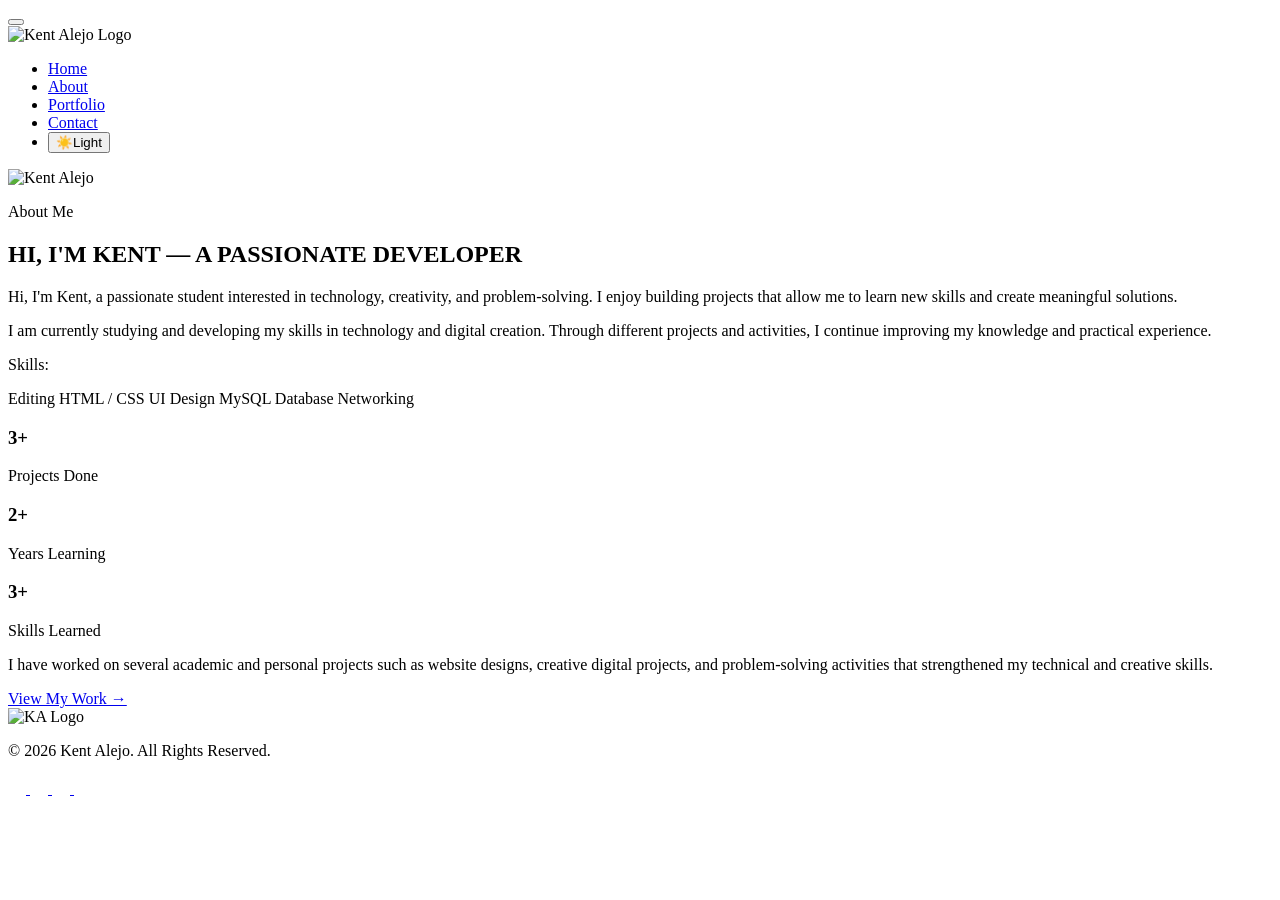
==== about.html @ f5f35646 "Add files via upload" ====
<!DOCTYPE html>
<html lang="en">
<head>
  <meta charset="UTF-8" />
  <meta name="viewport" content="width=device-width, initial-scale=1.0" />
  <title>Kent Alejo | About</title>
  <link rel="stylesheet" href="css/style.css" />
</head>
<body>

  <!-- NAVIGATION -->
<nav>
  <div class="nav-container">
    <button class="hamburger" id="hamburger-btn" onclick="toggleMenu()">
      <span></span>
      <span></span>
      <span></span>
    </button>
    <div class="logo">
      <img src="assets/kentlogo.png" alt="Kent Alejo Logo" />
    </div>
    <ul class="nav-links" id="nav-links">
      <li><a href="index.html" class="active">Home</a></li>
      <li><a href="about.html">About</a></li>
      <li><a href="portfolio.html">Portfolio</a></li>
      <li><a href="contact.html">Contact</a></li>
      <li>
        <button class="theme-toggle" onclick="toggleTheme()" id="theme-btn">
          <span class="icon">&#x2600;&#xFE0F;</span>
          <span>Light</span>
        </button>
      </li>
    </ul>
  </div>
</nav>

  <!-- ABOUT SECTION -->
  <section id="about">
    <div class="about-container">

      <!-- Left Side: Photo -->
      <div class="about-photo">
        <img src="assets/kent.jfif" alt="Kent Alejo" />
      </div>

      <!-- Right Side: Text -->
      <div class="about-text">

        <p class="about-tag">About Me</p>

        <h2>HI, I'M KENT — A <span class="blue">PASSIONATE</span> DEVELOPER</h2>

        <p class="about-intro">
          Hi, I'm Kent, a passionate student interested in technology, creativity,
          and problem-solving. I enjoy building projects that allow me to learn new
          skills and create meaningful solutions.
        </p>

        <p class="about-background">
          I am currently studying and developing my skills in technology and digital
          creation. Through different projects and activities, I continue improving
          my knowledge and practical experience.
        </p>

        <!-- Skills -->
        <div class="about-skills">
          <p class="skills-label">Skills:</p>
          <div class="skills-list">
            <span class="skill-item">Editing</span>
            <span class="skill-item">HTML / CSS</span>
            <span class="skill-item">UI Design</span>
			<span class="skill-item">MySQL Database</span>
			<span class="skill-item">Networking</span>
          </div>
        </div>

        <!-- Stats -->
        <div class="about-stats">
          <div class="stat-box">
            <h3>3+</h3>
            <p>Projects Done</p>
          </div>
          <div class="stat-box">
            <h3>2+</h3>
            <p>Years Learning</p>
          </div>
          <div class="stat-box">
            <h3>3+</h3>
            <p>Skills Learned</p>
          </div>
        </div>

        <!-- Experience -->
        <p class="about-experience">
          I have worked on several academic and personal projects such as website
          designs, creative digital projects, and problem-solving activities that
          strengthened my technical and creative skills.
        </p>

        <!-- Call to Action -->
        <a href="portfolio.html" class="btn-main">View My Work &rarr;</a>

      </div>

    </div>
  </section>
  
<footer>
	<img src="assets/kentlogo.png" alt="KA Logo" class="footer-logo">
	<div class="footer-container">
	  <p class="footer-copy">
        &copy; 2026 <span>Kent Alejo</span>. All Rights Reserved.
      </p>
      <div class="footer-social">
        <a href="https://www.facebook.com/share/1J2FxMRugB/" target="_blank" title="Facebook">
          <svg viewBox="0 0 24 24" width="18" height="18" fill="rgba(255,255,255,0.7)" stroke="none">
            <path d="M18 2h-3a5 5 0 0 0-5 5v3H7v4h3v8h4v-8h3l1-4h-4V7a1 1 0 0 1 1-1h3z"/>
          </svg>
        </a>
        <a href="https://www.instagram.com/3nt._k?igsh=MWI5YTA0Ym8wZHk2bg==" target="_blank" title="Instagram">
          <svg viewBox="0 0 24 24" width="18" height="18" fill="none" stroke="rgba(255,255,255,0.7)" stroke-width="2" stroke-linecap="round" stroke-linejoin="round">
            <rect x="2" y="2" width="20" height="20" rx="5" ry="5"/>
            <circle cx="12" cy="12" r="4"/>
            <circle cx="17.5" cy="6.5" r="1.2" fill="rgba(255,255,255,0.7)" stroke="none"/>
          </svg>
        </a>
        <a href="https://www.linkedin.com/in/kent-joshua-alejo-45b6983bb" target="_blank" title="LinkedIn">
          <svg viewBox="0 0 24 24" width="18" height="18" fill="rgba(255,255,255,0.7)" stroke="none">
            <path d="M16 8a6 6 0 0 1 6 6v7h-4v-7a2 2 0 0 0-2-2 2 2 0 0 0-2 2v7h-4v-7a6 6 0 0 1 6-6z"/>
            <rect x="2" y="9" width="4" height="12"/>
            <circle cx="4" cy="4" r="2"/>
          </svg>
        </a>
        <a href="mailto:kentjoshuaalejo9@gmail.com" title="Gmail">
          <svg viewBox="0 0 24 24" width="18" height="18" fill="none" stroke="rgba(255,255,255,0.7)" stroke-width="2" stroke-linecap="round" stroke-linejoin="round">
            <path d="M4 4h16c1.1 0 2 .9 2 2v12c0 1.1-.9 2-2 2H4c-1.1 0-2-.9-2-2V6c0-1.1.9-2 2-2z"/>
            <polyline points="22,6 12,13 2,6"/>
          </svg>
        </a>
      </div>
    </div>
  </footer>

  
  
    <script>
	const btn = document.getElementById('theme-btn');

    function applyTheme(mode) {
      if (mode === 'light') {
        document.body.classList.add('light-mode');
        btn.innerHTML = '<span class="icon">🌙</span><span>Dark</span>';
      } else {
        document.body.classList.remove('light-mode');
        btn.innerHTML = '<span class="icon">☀️</span><span>Light</span>';
      }
      localStorage.setItem('theme', mode);
    }

    function toggleTheme() {
      const current = localStorage.getItem('theme') || 'dark';
      applyTheme(current === 'dark' ? 'light' : 'dark');
    }

    /* Apply saved theme on load */
    applyTheme(localStorage.getItem('theme') || 'dark');
  </script>

</body>
</html>
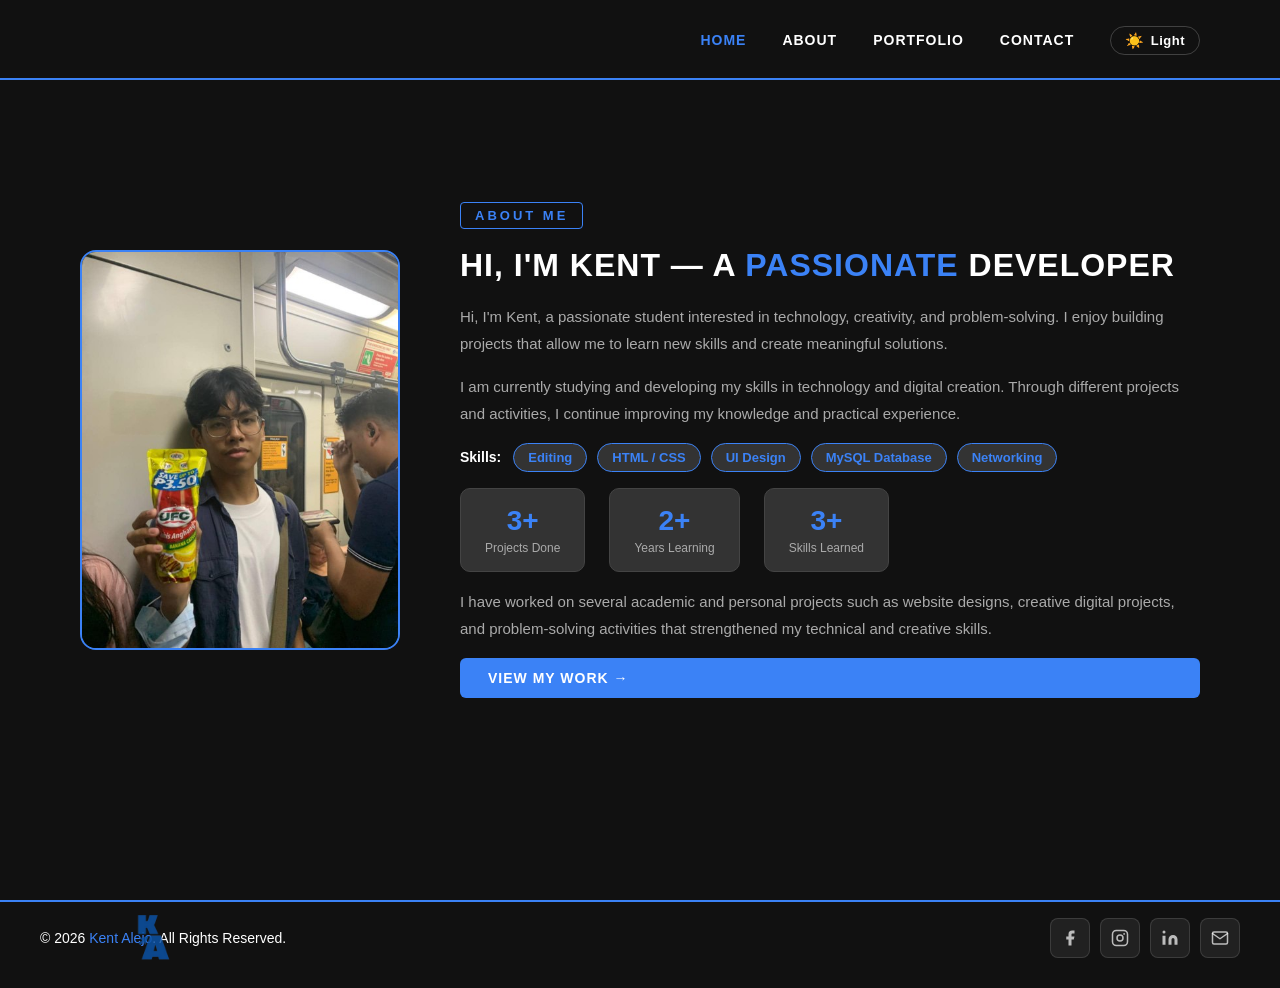
==== commit 73e5859c: "Update about.html" ====
--- a/about.html
+++ b/about.html
@@ -164,7 +164,16 @@
 
     /* Apply saved theme on load */
     applyTheme(localStorage.getItem('theme') || 'dark');
-  </script>
+
+		/* ── Hamburger menu ── */
+	function toggleMenu() {
+	  const nav = document.getElementById('nav-links');
+	  const btn = document.getElementById('hamburger-btn');
+	  nav.classList.toggle('open');
+	  btn.classList.toggle('active');
+	 }
+	
+	</script>
 
 </body>
-</html>+</html>
--- a/css/style.css
+++ b/css/style.css
@@ -0,0 +1,938 @@
+/* ===========================
+   CSS VARIABLES (Dark Mode — Default)
+   =========================== */
+:root {
+  --black: #111111;
+  --white: #FFFFFF;
+  --light-gray: #F5F5F5;
+  --charcoal: #333333;
+  --accent: #3B82F6;
+  --nav-height: 80px;
+
+  /* Theme tokens */
+  --bg-primary: #111111;
+  --bg-secondary: #1a1a1a;
+  --bg-card: #333333;
+  --text-primary: #FFFFFF;
+  --text-muted: #aaaaaa;
+  --border-muted: #444444;
+  --nav-bg: #111111;
+  --footer-bg: #111111;
+  --skill-bg: #333333;
+}
+
+/* Light Mode */
+body.light-mode {
+  --bg-primary: #F5F5F5;
+  --bg-secondary: #FFFFFF;
+  --bg-card: #e8e8e8;
+  --text-primary: #111111;
+  --text-muted: #555555;
+  --border-muted: #cccccc;
+  --nav-bg: #FFFFFF;
+  --footer-bg: #FFFFFF;
+  --skill-bg: #e0e0e0;
+}
+
+/* ===========================
+   RESET & BASE
+   =========================== */
+* {
+  margin: 0;
+  padding: 0;
+  box-sizing: border-box;
+}
+
+html {
+  scroll-behavior: smooth;
+}
+
+body {
+  font-family: Arial, sans-serif;
+  background-color: var(--bg-primary);
+  color: var(--text-primary);
+  transition: background-color 0.3s, color 0.3s;
+}
+
+/* ===========================
+   NAVBAR
+   =========================== */
+nav {
+  position: fixed;
+  top: 0;
+  left: 0;
+  width: 100%;
+  height: var(--nav-height);
+  background-color: var(--nav-bg);
+  border-bottom: 2px solid var(--accent);
+  z-index: 999;
+  transition: background-color 0.3s;
+}
+
+.nav-container {
+  height: var(--nav-height);
+  max-width: 1200px;
+  margin: 0 auto;
+  padding: 0 40px;
+  padding-left: 50px;
+  display: flex;
+  align-items: center;
+  justify-content: space-between;
+}
+
+/* Logo */
+.logo img {
+  height: 150px;
+  width: auto;
+  margin-left: -250px;
+}
+
+/* Nav Links */
+.nav-links {
+  list-style: none;
+  display: flex;
+  gap: 36px;
+  align-items: center;
+}
+
+.nav-links a {
+  text-decoration: none;
+  color: var(--text-primary);
+  font-size: 14px;
+  font-weight: bold;
+  letter-spacing: 1px;
+  text-transform: uppercase;
+  transition: color 0.2s;
+}
+
+.nav-links a:hover {
+  color: var(--accent);
+}
+
+.nav-links a.active {
+  color: var(--accent);
+}
+
+/* ===========================
+   THEME TOGGLE BUTTON
+   =========================== */
+.theme-toggle {
+  background: none;
+  border: 1px solid rgba(255,255,255,0.2);
+  border-radius: 20px;
+  padding: 6px 14px;
+  cursor: pointer;
+  display: flex;
+  align-items: center;
+  gap: 6px;
+  font-size: 13px;
+  font-weight: bold;
+  color: var(--text-primary);
+  letter-spacing: 0.5px;
+  transition: border-color 0.2s, color 0.2s, background 0.2s;
+  white-space: nowrap;
+}
+
+.theme-toggle:hover {
+  border-color: var(--accent);
+  color: var(--accent);
+}
+
+body.light-mode .theme-toggle {
+  border-color: rgba(0,0,0,0.2);
+}
+
+.theme-toggle .icon {
+  font-size: 15px;
+  line-height: 1;
+}
+
+/* ===========================
+   HOME SECTION
+   =========================== */
+#home {
+  background-color: var(--bg-primary);
+  min-height: 100vh;
+  padding-top: var(--nav-height);
+  display: flex;
+  align-items: center;
+  transition: background-color 0.3s;
+}
+
+.home-container {
+  max-width: 1200px;
+  margin: 0 auto;
+  padding: 60px 40px;
+  display: flex;
+  align-items: center;
+  justify-content: space-between;
+  gap: 40px;
+  position: relative;
+  z-index: 2;
+}
+
+/* Left Side */
+.home-text {
+  flex: 1;
+  display: flex;
+  flex-direction: column;
+  gap: 18px;
+}
+
+.home-tag {
+  font-size: 13px;
+  font-weight: bold;
+  letter-spacing: 3px;
+  text-transform: uppercase;
+  color: var(--accent);
+  border: 1px solid var(--accent);
+  padding: 5px 14px;
+  border-radius: 4px;
+  width: fit-content;
+}
+
+.home-text h1 {
+  font-size: 52px;
+  font-weight: 800;
+  color: var(--text-primary);
+  line-height: 1.1;
+  letter-spacing: 1px;
+  transition: color 0.3s;
+}
+
+.home-text h2 {
+  font-size: 42px;
+  font-weight: 800;
+  color: var(--accent);
+  line-height: 1.1;
+  letter-spacing: 1px;
+  min-height: 52px;
+}
+
+.home-bio {
+  font-size: 15px;
+  line-height: 1.8;
+  color: var(--text-muted);
+  max-width: 480px;
+  transition: color 0.3s;
+}
+
+/* Typing cursor */
+.typed-cursor {
+  display: inline-block;
+  width: 3px;
+  background-color: var(--accent);
+  margin-left: 4px;
+  animation: blink 0.7s step-end infinite;
+  vertical-align: middle;
+  height: 0.85em;
+  border-radius: 2px;
+}
+
+@keyframes blink {
+  0%, 100% { opacity: 1; }
+  50%       { opacity: 0; }
+}
+
+/* Button + Socials Row */
+.home-actions {
+  display: flex;
+  align-items: center;
+  gap: 24px;
+  flex-wrap: wrap;
+}
+
+.btn-main {
+  text-decoration: none;
+  background-color: var(--accent);
+  color: #ffffff;
+  padding: 12px 28px;
+  border-radius: 6px;
+  font-size: 14px;
+  font-weight: bold;
+  letter-spacing: 1px;
+  text-transform: uppercase;
+  transition: background-color 0.2s;
+}
+
+.btn-main:hover {
+  background-color: #2563eb;
+}
+
+/* Ghost button */
+.btn-ghost {
+  text-decoration: none;
+  background-color: transparent;
+  color: var(--text-primary);
+  padding: 12px 28px;
+  border-radius: 6px;
+  font-size: 14px;
+  font-weight: bold;
+  letter-spacing: 1px;
+  text-transform: uppercase;
+  border: 1px solid rgba(255,255,255,0.25);
+  transition: border-color 0.2s, color 0.2s;
+}
+
+body.light-mode .btn-ghost {
+  border-color: rgba(0,0,0,0.2);
+}
+
+.btn-ghost:hover {
+  border-color: var(--accent);
+  color: var(--accent);
+}
+
+/* Social Icons */
+.social-links {
+  display: flex;
+  align-items: center;
+  gap: 10px;
+}
+
+.social-links a,
+.footer-social a {
+  display: flex;
+  align-items: center;
+  justify-content: center;
+  width: 40px;
+  height: 40px;
+  border-radius: 8px;
+  background: rgba(255,255,255,0.07);
+  border: 1px solid rgba(255,255,255,0.12);
+  transition: background 0.2s, border-color 0.2s, transform 0.15s;
+  text-decoration: none;
+}
+
+body.light-mode .social-links a,
+body.light-mode .footer-social a {
+  background: rgba(0,0,0,0.05);
+  border-color: rgba(0,0,0,0.12);
+}
+
+.social-links a:hover,
+.footer-social a:hover {
+  background: rgba(59,130,246,0.18);
+  border-color: var(--accent);
+  transform: translateY(-2px);
+}
+
+.social-links a svg,
+.footer-social a svg {
+  width: 18px;
+  height: 18px;
+  transition: stroke 0.2s, fill 0.2s;
+}
+
+.social-links a:hover svg,
+.footer-social a:hover svg {
+  stroke: var(--accent) !important;
+  fill: var(--accent) !important;
+}
+
+/* Right Side: Photo */
+.home-photo {
+  flex-shrink: 0;
+  width: 340px;
+  height: 400px;
+}
+
+.home-photo img {
+  width: 100%;
+  height: 100%;
+  object-fit: cover;
+  object-position: top;
+  border-radius: 16px;
+}
+
+#bg-canvas {
+  position: fixed;
+  top: 0;
+  left: 0;
+  width: 100%;
+  height: 100%;
+  z-index: 0;
+  pointer-events: none;
+}
+
+/* ===========================
+   PAGE FADE-IN ANIMATION
+   =========================== */
+@keyframes pageFadeIn {
+  from { opacity: 0; transform: translateY(24px); }
+  to   { opacity: 1; transform: translateY(0); }
+}
+
+.page-fadein {
+  animation: pageFadeIn 0.7s ease both;
+}
+
+/* ===========================
+   ABOUT SECTION
+   =========================== */
+#about {
+  background-color: var(--bg-primary);
+  min-height: 100vh;
+  display: flex;
+  align-items: center;
+  transition: background-color 0.3s;
+}
+
+.about-container {
+  max-width: 1200px;
+  margin: 0 auto;
+  padding: 80px 40px;
+  display: flex;
+  align-items: center;
+  gap: 60px;
+}
+
+/* Left Side: Photo */
+.about-photo {
+  flex-shrink: 0;
+  width: 320px;
+  height: 400px;
+}
+
+.about-photo img {
+  width: 100%;
+  height: 100%;
+  object-fit: cover;
+  object-position: top;
+  border-radius: 16px;
+  border: 2px solid var(--accent);
+}
+
+/* Right Side: Text */
+.about-text {
+  flex: 1;
+  display: flex;
+  flex-direction: column;
+  gap: 16px;
+}
+
+.about-tag {
+  font-size: 13px;
+  font-weight: bold;
+  letter-spacing: 3px;
+  text-transform: uppercase;
+  color: var(--accent);
+  border: 1px solid var(--accent);
+  padding: 5px 14px;
+  border-radius: 4px;
+  width: fit-content;
+}
+
+.about-text h2 {
+  font-size: 32px;
+  font-weight: 800;
+  color: var(--text-primary);
+  line-height: 1.3;
+  letter-spacing: 1px;
+  transition: color 0.3s;
+}
+
+.about-text h2 .blue {
+  color: var(--accent);
+}
+
+.about-intro,
+.about-background,
+.about-experience {
+  font-size: 15px;
+  line-height: 1.8;
+  color: var(--text-muted);
+  transition: color 0.3s;
+}
+
+/* Skills */
+.about-skills {
+  display: flex;
+  align-items: center;
+  gap: 12px;
+  flex-wrap: wrap;
+}
+
+.about-skills span:hover {
+  text-decoration: underline;
+  transform: scale(1.05);
+  box-shadow: 0 4px 10px rgba(0,0,0,0.2);
+}
+
+.skills-label {
+  font-size: 14px;
+  font-weight: bold;
+  color: var(--text-primary);
+  transition: color 0.3s;
+}
+
+.skills-list {
+  display: flex;
+  gap: 10px;
+  flex-wrap: wrap;
+}
+
+.skill-item {
+  background-color: var(--skill-bg);
+  color: var(--accent);
+  padding: 6px 14px;
+  border-radius: 20px;
+  font-size: 13px;
+  font-weight: bold;
+  border: 1px solid var(--accent);
+  transition: background-color 0.3s;
+}
+
+/* Stats */
+.about-stats {
+  display: flex;
+  gap: 24px;
+  flex-wrap: wrap;
+}
+
+.stat-box {
+  background-color: var(--bg-card);
+  border: 1px solid var(--border-muted);
+  border-radius: 10px;
+  padding: 16px 24px;
+  text-align: center;
+  min-width: 100px;
+  transition: background-color 0.3s, border-color 0.3s;
+}
+
+.stat-box h3 {
+  font-size: 28px;
+  font-weight: 800;
+  color: var(--accent);
+}
+
+.stat-box p {
+  font-size: 12px;
+  color: var(--text-muted);
+  margin-top: 4px;
+  transition: color 0.3s;
+}
+
+/* ===========================
+   PLACEHOLDER SECTIONS
+   =========================== */
+#portfolio,
+#contact {
+  min-height: 100vh;
+  display: flex;
+  align-items: center;
+  justify-content: center;
+  background-color: var(--bg-secondary);
+  transition: background-color 0.3s;
+}
+
+.coming-soon {
+  font-size: 28px;
+  color: var(--text-muted);
+  letter-spacing: 2px;
+}
+
+/* ===========================
+   FOOTER
+   =========================== */
+footer {
+  position: relative;
+  background-color: var(--footer-bg);
+  border-top: 2px solid var(--accent);
+  padding: 16px 40px;
+  transition: background-color 0.3s;
+}
+
+.footer-container {
+  max-width: 1200px;
+  margin: 0 auto;
+  display: flex;
+  align-items: center;
+  justify-content: space-between;
+  flex-wrap: wrap;
+  gap: 16px;
+}
+
+.footer-copy {
+  font-size: 14px;
+  color: var(--text-primary);
+  transition: color 0.3s;
+}
+
+.footer-copy span {
+  color: var(--accent);
+}
+
+.footer-social {
+  display: flex;
+  align-items: center;
+  gap: 10px;
+}
+
+.footer-logo {
+  position: absolute;
+  left: 100px;
+  top: 50%;
+  transform: translateY(-50%);
+  height: 100px;
+  width: auto;
+  opacity: 0.85;
+}
+
+/* ===========================
+   HAMBURGER BUTTON
+   =========================== */
+.hamburger {
+  display: none;
+  flex-direction: column;
+  justify-content: center;
+  gap: 5px;
+  background: none;
+  border: none;
+  cursor: pointer;
+  padding: 4px;
+  z-index: 1000;
+  flex-shrink: 0;
+}
+
+.hamburger span {
+  display: block;
+  width: 24px;
+  height: 2px;
+  background-color: var(--text-primary);
+  border-radius: 2px;
+  transition: transform 0.3s, opacity 0.3s;
+}
+
+.hamburger.active span:nth-child(1) { transform: translateY(7px) rotate(45deg); }
+.hamburger.active span:nth-child(2) { opacity: 0; }
+.hamburger.active span:nth-child(3) { transform: translateY(-7px) rotate(-45deg); }
+
+/* ===========================
+   CONTACT SECTION
+   =========================== */
+#contact {
+  min-height: 100vh;
+  display: flex;
+  align-items: center;
+  justify-content: center;
+  background-color: var(--bg-secondary);
+  padding-top: var(--nav-height);
+  transition: background-color 0.3s;
+}
+
+@keyframes contactFadeIn {
+  from { opacity: 0; transform: translateY(24px); }
+  to   { opacity: 1; transform: translateY(0); }
+}
+
+.contact-fadein {
+  animation: contactFadeIn 0.7s ease both;
+}
+
+.contact-container {
+  max-width: 1100px;
+  width: 100%;
+  margin: 0 auto;
+  padding: 80px 40px;
+  display: grid;
+  grid-template-columns: 1fr 1fr;
+  gap: 80px;
+  align-items: center;
+}
+
+.contact-left h1 {
+  font-size: 48px;
+  font-weight: 800;
+  color: var(--text-primary);
+  line-height: 1.1;
+  margin-bottom: 8px;
+  transition: color 0.3s;
+}
+
+.contact-accent {
+  color: #3b82f6;
+}
+
+.contact-tagline {
+  font-size: 14px;
+  font-weight: bold;
+  letter-spacing: 2px;
+  color: var(--text-muted);
+  text-transform: uppercase;
+  margin-bottom: 20px;
+  transition: color 0.3s;
+}
+
+.contact-desc {
+  font-size: 14px;
+  line-height: 1.85;
+  color: var(--text-muted);
+  margin-bottom: 28px;
+  transition: color 0.3s;
+}
+
+.contact-info {
+  display: flex;
+  flex-direction: column;
+  gap: 12px;
+  margin-bottom: 28px;
+}
+
+.contact-info-item {
+  display: flex;
+  align-items: center;
+  gap: 10px;
+  text-decoration: none;
+  color: var(--text-muted);
+  font-size: 14px;
+  transition: color 0.2s;
+}
+
+.contact-info-item svg {
+  color: #3b82f6;
+  flex-shrink: 0;
+}
+
+.contact-info-item:hover {
+  color: #3b82f6;
+}
+
+.contact-socials {
+  display: flex;
+  gap: 10px;
+}
+
+.contact-socials a {
+  display: flex;
+  align-items: center;
+  justify-content: center;
+  width: 40px;
+  height: 40px;
+  border-radius: 8px;
+  background: rgba(255, 255, 255, 0.07);
+  border: 1px solid rgba(255, 255, 255, 0.12);
+  color: var(--text-muted);
+  text-decoration: none;
+  transition: background 0.2s, border-color 0.2s, color 0.2s, transform 0.15s;
+}
+
+body.light-mode .contact-socials a {
+  background: rgba(0, 0, 0, 0.05);
+  border-color: rgba(0, 0, 0, 0.12);
+}
+
+.contact-socials a:hover {
+  background: rgba(0, 229, 255, 0.12);
+  border-color: #3b82f6;
+  color: #3b82f6;
+  transform: translateY(-2px);
+}
+
+.contact-form {
+  display: flex;
+  flex-direction: column;
+  gap: 14px;
+}
+
+.contact-input {
+  width: 100%;
+  background: var(--bg-card);
+  border: 1px solid var(--border-muted);
+  border-radius: 8px;
+  color: var(--text-primary);
+  font-size: 13px;
+  font-family: inherit;
+  padding: 12px 16px;
+  outline: none;
+  transition: border-color 0.2s, background 0.3s;
+  resize: none;
+}
+
+.contact-input::placeholder {
+  color: var(--text-muted);
+}
+
+.contact-input:focus {
+  border-color: #3b82f6;
+}
+
+.contact-textarea {
+  min-height: 130px;
+}
+
+.contact-btn {
+  width: 100%;
+  padding: 13px;
+  background: #3b82f6;
+  color: #111111;
+  font-size: 14px;
+  font-weight: 700;
+  font-family: inherit;
+  letter-spacing: 1px;
+  text-transform: uppercase;
+  border: none;
+  border-radius: 8px;
+  cursor: pointer;
+  display: flex;
+  align-items: center;
+  justify-content: center;
+  gap: 8px;
+  margin-top: 4px;
+  transition: opacity 0.2s, transform 0.15s, box-shadow 0.2s;
+}
+
+.contact-btn:hover {
+  opacity: 0.9;
+  transform: translateY(-2px);
+  box-shadow: 0 0 18px rgba(0, 229, 255, 0.5), 0 4px 12px rgba(0, 229, 255, 0.25);
+}
+
+.contact-btn:active {
+  transform: translateY(0);
+  box-shadow: none;
+}
+
+.contact-btn:disabled {
+  opacity: 0.7;
+  cursor: not-allowed;
+  transform: none;
+  box-shadow: none;
+}
+
+.btn-spinner {
+  display: inline-block;
+  animation: spin 0.7s linear infinite;
+  font-size: 16px;
+}
+
+@keyframes spin {
+  from { transform: rotate(0deg); }
+  to   { transform: rotate(360deg); }
+}
+
+.form-status {
+  font-size: 14px;
+  font-weight: 600;
+  text-align: center;
+  min-height: 20px;
+  margin-top: 6px;
+  transition: opacity 0.3s;
+}
+
+/* ===========================
+   MEDIA QUERIES
+   =========================== */
+
+/* Tablet */
+@media (max-width: 900px) {
+  .home-text h1 { font-size: 38px; }
+  .home-text h2 { font-size: 30px; }
+  .home-photo { width: 260px; height: 320px; }
+
+  .about-container {
+    flex-direction: column;
+    padding: 60px 24px;
+    text-align: center;
+  }
+  .about-text { align-items: center; }
+  .about-skills { justify-content: center; }
+  .about-stats { justify-content: center; }
+  .about-photo { width: 260px; height: 320px; }
+
+  .contact-container {
+    grid-template-columns: 1fr;
+    gap: 48px;
+    padding: 60px 24px;
+  }
+  .contact-left h1 { font-size: 36px; }
+}
+
+/* Mobile */
+@media (max-width: 768px) {
+
+  /* — Hamburger — */
+  .hamburger {
+    display: flex;
+  }
+
+  /* — Nav — */
+  .nav-container {
+    flex-wrap: wrap;
+    padding: 0 20px;
+    align-items: center;
+    height: var(--nav-height);
+  }
+
+  .logo {
+    flex: 1;
+    display: flex;
+    justify-content: center;
+  }
+
+  .logo img {
+    height: 60px;   /* shrink from 150px */
+    margin-left: 0; /* remove the -250px desktop offset */
+  }
+
+  .nav-links {
+    display: none;
+    flex-direction: column;
+    width: 100%;
+    background-color: var(--nav-bg);
+    border-top: 1px solid var(--border-muted);
+    padding: 16px 20px;
+    gap: 16px;
+    list-style: none;
+  }
+
+  .nav-links.open {
+    display: flex;
+  }
+
+  .nav-links a {
+    font-size: 14px;
+  }
+
+  /* — Home — */
+  .home-container {
+    flex-direction: column;
+    padding: 40px 24px;
+    text-align: center;
+  }
+  .home-text { align-items: center; }
+  .home-bio { text-align: center; }
+  .home-actions { justify-content: center; }
+  .home-photo { width: 260px; height: 300px; }
+
+  /* — Footer — */
+  .footer-logo {
+    height: 36px;
+    left: 16px;
+  }
+
+  .footer-container {
+    flex-direction: column;
+    align-items: center;
+    text-align: center;
+  }
+}
+
+/* Small Mobile */
+@media (max-width: 480px) {
+  .home-text h1 { font-size: 30px; }
+  .home-text h2 { font-size: 24px; }
+  .home-photo { width: 220px; height: 260px; }
+  .about-text h2 { font-size: 24px; }
+  .about-photo { width: 220px; height: 270px; }
+  .contact-left h1 { font-size: 28px; }
+}
+
+nav {
+  z-index: 1000;
+}
+
+.hamburger {
+  position: relative;
+  z-index: 1001;
+}
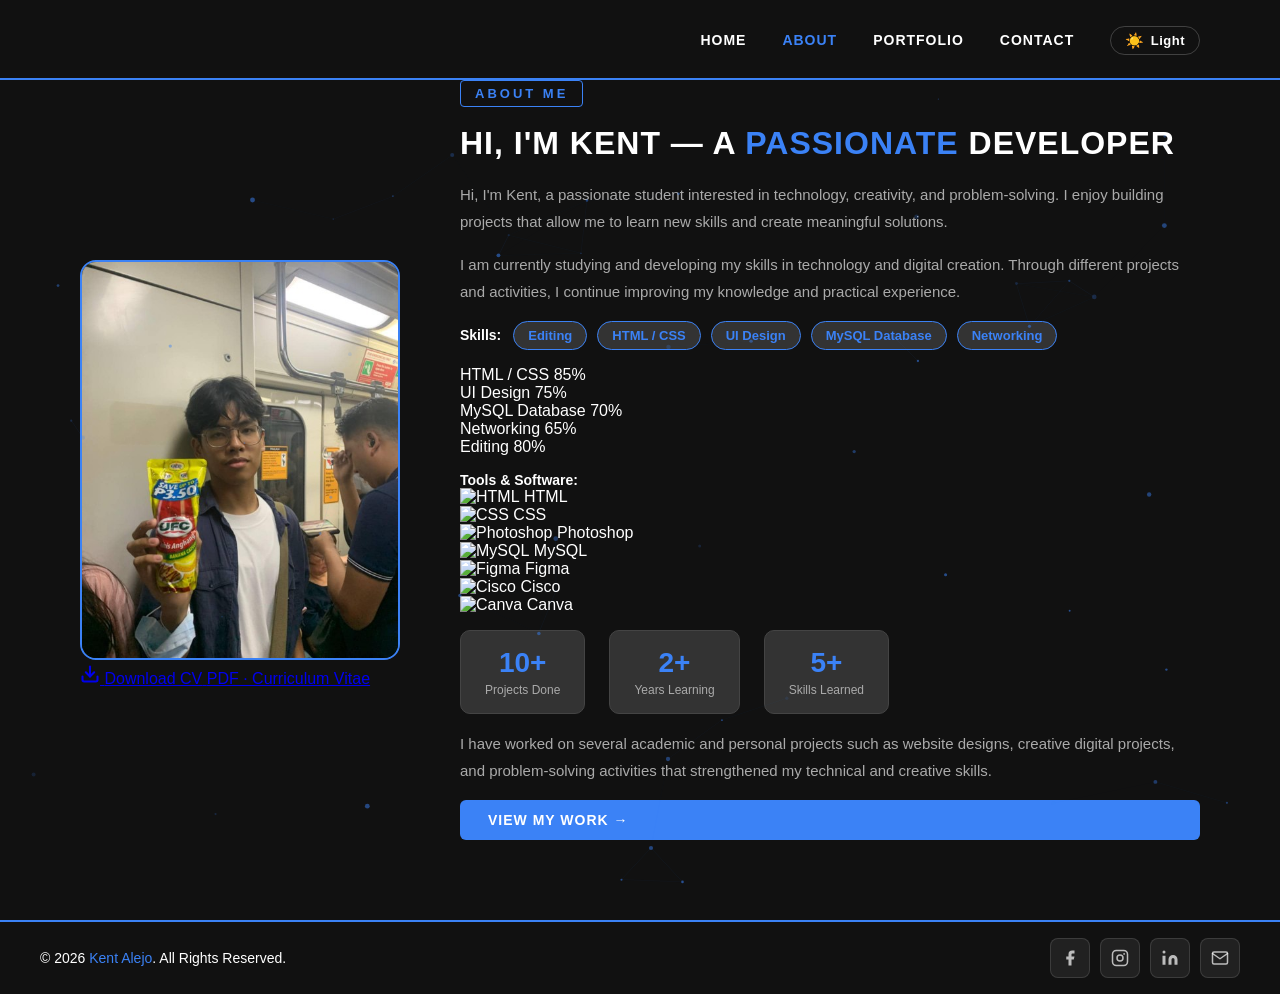
==== commit b3b9c33d: "Update about.html" ====
--- a/about.html
+++ b/about.html
@@ -5,175 +5,307 @@
   <meta name="viewport" content="width=device-width, initial-scale=1.0" />
   <title>Kent Alejo | About</title>
   <link rel="stylesheet" href="css/style.css" />
+  <style>
+    #particles-about {
+      position: absolute;
+      inset: 0;
+      width: 100%;
+      height: 100%;
+      z-index: 0;
+      pointer-events: none;
+    }
+  </style>
 </head>
-<body>
-
+<body class="page-fadein">
   <!-- NAVIGATION -->
-<nav>
-  <div class="nav-container">
-    <button class="hamburger" id="hamburger-btn" onclick="toggleMenu()">
-      <span></span>
-      <span></span>
-      <span></span>
-    </button>
-    <div class="logo">
-      <img src="assets/kentlogo.png" alt="Kent Alejo Logo" />
+  <nav>
+    <div class="nav-container">
+      <button class="hamburger" id="hamburger-btn" onclick="toggleMenu()">
+        <span></span><span></span><span></span>
+      </button>
+      <div class="logo">
+        <img src="assets/kentlogo.png" alt="Kent Alejo Logo" />
+      </div>
+      <ul class="nav-links" id="nav-links">
+        <li><a href="index.html">Home</a></li>
+        <li><a href="about.html" class="active">About</a></li>
+        <li><a href="portfolio.html">Portfolio</a></li>
+        <li><a href="contact.html">Contact</a></li>
+        <li>
+          <button class="theme-toggle" onclick="toggleTheme()" id="theme-btn">
+            <span class="icon">&#x2600;&#xFE0F;</span>
+            <span>Light</span>
+          </button>
+        </li>
+      </ul>
     </div>
-    <ul class="nav-links" id="nav-links">
-      <li><a href="index.html" class="active">Home</a></li>
-      <li><a href="about.html">About</a></li>
-      <li><a href="portfolio.html">Portfolio</a></li>
-      <li><a href="contact.html">Contact</a></li>
-      <li>
-        <button class="theme-toggle" onclick="toggleTheme()" id="theme-btn">
-          <span class="icon">&#x2600;&#xFE0F;</span>
-          <span>Light</span>
-        </button>
-      </li>
-    </ul>
-  </div>
-</nav>
+  </nav>
 
   <!-- ABOUT SECTION -->
-  <section id="about">
+  <section id="about" style="position: relative;">
+    <canvas id="particles-about"></canvas>
     <div class="about-container">
-
-      <!-- Left Side: Photo -->
       <div class="about-photo">
         <img src="assets/kent.jfif" alt="Kent Alejo" />
+        <a href="assets/Alejo-CV.pdf" download="Alejo-CV.pdf" class="btn-cv">
+          <span class="btn-cv-icon">
+            <svg xmlns="http://www.w3.org/2000/svg" width="20" height="20" viewBox="0 0 24 24" fill="none" stroke="currentColor" stroke-width="2.5" stroke-linecap="round" stroke-linejoin="round">
+              <path d="M21 15v4a2 2 0 0 1-2 2H5a2 2 0 0 1-2-2v-4"/>
+              <polyline points="7 10 12 15 17 10"/>
+              <line x1="12" y1="15" x2="12" y2="3"/>
+            </svg>
+          </span>
+          <span class="btn-cv-text">
+            <span class="btn-cv-label">Download CV</span>
+            <span class="btn-cv-sub">PDF · Curriculum Vitae</span>
+          </span>
+        </a>
       </div>
-
-      <!-- Right Side: Text -->
       <div class="about-text">
-
         <p class="about-tag">About Me</p>
-
         <h2>HI, I'M KENT — A <span class="blue">PASSIONATE</span> DEVELOPER</h2>
-
         <p class="about-intro">
           Hi, I'm Kent, a passionate student interested in technology, creativity,
           and problem-solving. I enjoy building projects that allow me to learn new
           skills and create meaningful solutions.
         </p>
-
         <p class="about-background">
           I am currently studying and developing my skills in technology and digital
           creation. Through different projects and activities, I continue improving
           my knowledge and practical experience.
         </p>
-
-        <!-- Skills -->
         <div class="about-skills">
           <p class="skills-label">Skills:</p>
           <div class="skills-list">
             <span class="skill-item">Editing</span>
             <span class="skill-item">HTML / CSS</span>
             <span class="skill-item">UI Design</span>
-			<span class="skill-item">MySQL Database</span>
-			<span class="skill-item">Networking</span>
+            <span class="skill-item">MySQL Database</span>
+            <span class="skill-item">Networking</span>
           </div>
         </div>
-
-        <!-- Stats -->
-        <div class="about-stats">
-          <div class="stat-box">
-            <h3>3+</h3>
-            <p>Projects Done</p>
-          </div>
-          <div class="stat-box">
-            <h3>2+</h3>
-            <p>Years Learning</p>
-          </div>
-          <div class="stat-box">
-            <h3>3+</h3>
-            <p>Skills Learned</p>
-          </div>
+		
+		<div class="skill-bars">
+		  <div class="skill-bar-item">
+			<div class="skill-bar-header">
+			  <span class="skill-bar-label">HTML / CSS</span>
+			  <span class="skill-bar-percent">85%</span>
+			</div>
+			<div class="skill-bar-track">
+			  <div class="skill-bar-fill" style="--fill: 85%"></div>
+			</div>
+		  </div>
+		  <div class="skill-bar-item">
+			<div class="skill-bar-header">
+			  <span class="skill-bar-label">UI Design</span>
+			  <span class="skill-bar-percent">75%</span>
+			</div>
+			<div class="skill-bar-track">
+			  <div class="skill-bar-fill" style="--fill: 75%"></div>
+			</div>
+		  </div>
+		  <div class="skill-bar-item">
+			<div class="skill-bar-header">
+			  <span class="skill-bar-label">MySQL Database</span>
+			  <span class="skill-bar-percent">70%</span>
+			</div>
+			<div class="skill-bar-track">
+			  <div class="skill-bar-fill" style="--fill: 70%"></div>
+			</div>
+		  </div>
+		  <div class="skill-bar-item">
+			<div class="skill-bar-header">
+			  <span class="skill-bar-label">Networking</span>
+			  <span class="skill-bar-percent">65%</span>
+			</div>
+			<div class="skill-bar-track">
+			  <div class="skill-bar-fill" style="--fill: 65%"></div>
+			</div>
+		  </div>
+		  <div class="skill-bar-item">
+			<div class="skill-bar-header">
+			  <span class="skill-bar-label">Editing</span>
+			  <span class="skill-bar-percent">80%</span>
+			</div>
+			<div class="skill-bar-track">
+			  <div class="skill-bar-fill" style="--fill: 80%"></div>
+			</div>
+		  </div>
+		</div>
+
+		<div class="software-section">
+		  <p class="skills-label">Tools & Software:</p>
+		  <div class="software-list">
+			<div class="software-item">
+			  <img src="https://cdn.jsdelivr.net/gh/devicons/devicon/icons/html5/html5-original.svg" alt="HTML" />
+			  <span>HTML</span>
+			</div>
+			<div class="software-item">
+			  <img src="https://cdn.jsdelivr.net/gh/devicons/devicon/icons/css3/css3-original.svg" alt="CSS" />
+			  <span>CSS</span>
+			</div>
+			<div class="software-item">
+			  <img src="https://cdn.jsdelivr.net/gh/devicons/devicon/icons/photoshop/photoshop-plain.svg" alt="Photoshop" />
+			  <span>Photoshop</span>
+			</div>
+			<div class="software-item">
+			  <img src="https://cdn.jsdelivr.net/gh/devicons/devicon/icons/mysql/mysql-original.svg" alt="MySQL" />
+			  <span>MySQL</span>
+			</div>
+			<div class="software-item">
+			  <img src="https://cdn.jsdelivr.net/gh/devicons/devicon/icons/figma/figma-original.svg" alt="Figma" />
+			  <span>Figma</span>
+			</div>
+			<div class="software-item">
+			  <img src="assets/cisco.jpg" alt="Cisco" />
+			  <span>Cisco</span>
+			</div>
+			<div class="software-item">
+			<img src="https://cdn.jsdelivr.net/gh/simple-icons/simple-icons/icons/canva.svg" alt="Canva" />
+			<span>Canva</span>
+			</div>
+		  </div>
+		</div>
+		<div class="about-stats">
+          <div class="stat-box"><h3>10+</h3><p>Projects Done</p></div>
+          <div class="stat-box"><h3>2+</h3><p>Years Learning</p></div>
+          <div class="stat-box"><h3>5+</h3><p>Skills Learned</p></div>
         </div>
-
-        <!-- Experience -->
         <p class="about-experience">
           I have worked on several academic and personal projects such as website
           designs, creative digital projects, and problem-solving activities that
           strengthened my technical and creative skills.
         </p>
-
-        <!-- Call to Action -->
         <a href="portfolio.html" class="btn-main">View My Work &rarr;</a>
-
       </div>
-
     </div>
   </section>
-  
-<footer>
-	<img src="assets/kentlogo.png" alt="KA Logo" class="footer-logo">
-	<div class="footer-container">
-	  <p class="footer-copy">
-        &copy; 2026 <span>Kent Alejo</span>. All Rights Reserved.
-      </p>
+
+  <footer>
+    <div class="footer-container">
+      <p class="footer-copy">&copy; 2026 <span>Kent Alejo</span>. All Rights Reserved.</p>
       <div class="footer-social">
         <a href="https://www.facebook.com/share/1J2FxMRugB/" target="_blank" title="Facebook">
-          <svg viewBox="0 0 24 24" width="18" height="18" fill="rgba(255,255,255,0.7)" stroke="none">
-            <path d="M18 2h-3a5 5 0 0 0-5 5v3H7v4h3v8h4v-8h3l1-4h-4V7a1 1 0 0 1 1-1h3z"/>
-          </svg>
+          <svg viewBox="0 0 24 24" width="18" height="18" fill="rgba(255,255,255,0.7)" stroke="none"><path d="M18 2h-3a5 5 0 0 0-5 5v3H7v4h3v8h4v-8h3l1-4h-4V7a1 1 0 0 1 1-1h3z"/></svg>
         </a>
         <a href="https://www.instagram.com/3nt._k?igsh=MWI5YTA0Ym8wZHk2bg==" target="_blank" title="Instagram">
-          <svg viewBox="0 0 24 24" width="18" height="18" fill="none" stroke="rgba(255,255,255,0.7)" stroke-width="2" stroke-linecap="round" stroke-linejoin="round">
-            <rect x="2" y="2" width="20" height="20" rx="5" ry="5"/>
-            <circle cx="12" cy="12" r="4"/>
-            <circle cx="17.5" cy="6.5" r="1.2" fill="rgba(255,255,255,0.7)" stroke="none"/>
-          </svg>
+          <svg viewBox="0 0 24 24" width="18" height="18" fill="none" stroke="rgba(255,255,255,0.7)" stroke-width="2" stroke-linecap="round" stroke-linejoin="round"><rect x="2" y="2" width="20" height="20" rx="5" ry="5"/><circle cx="12" cy="12" r="4"/><circle cx="17.5" cy="6.5" r="1.2" fill="rgba(255,255,255,0.7)" stroke="none"/></svg>
         </a>
         <a href="https://www.linkedin.com/in/kent-joshua-alejo-45b6983bb" target="_blank" title="LinkedIn">
-          <svg viewBox="0 0 24 24" width="18" height="18" fill="rgba(255,255,255,0.7)" stroke="none">
-            <path d="M16 8a6 6 0 0 1 6 6v7h-4v-7a2 2 0 0 0-2-2 2 2 0 0 0-2 2v7h-4v-7a6 6 0 0 1 6-6z"/>
-            <rect x="2" y="9" width="4" height="12"/>
-            <circle cx="4" cy="4" r="2"/>
-          </svg>
+          <svg viewBox="0 0 24 24" width="18" height="18" fill="rgba(255,255,255,0.7)" stroke="none"><path d="M16 8a6 6 0 0 1 6 6v7h-4v-7a2 2 0 0 0-2-2 2 2 0 0 0-2 2v7h-4v-7a6 6 0 0 1 6-6z"/><rect x="2" y="9" width="4" height="12"/><circle cx="4" cy="4" r="2"/></svg>
         </a>
         <a href="mailto:kentjoshuaalejo9@gmail.com" title="Gmail">
-          <svg viewBox="0 0 24 24" width="18" height="18" fill="none" stroke="rgba(255,255,255,0.7)" stroke-width="2" stroke-linecap="round" stroke-linejoin="round">
-            <path d="M4 4h16c1.1 0 2 .9 2 2v12c0 1.1-.9 2-2 2H4c-1.1 0-2-.9-2-2V6c0-1.1.9-2 2-2z"/>
-            <polyline points="22,6 12,13 2,6"/>
-          </svg>
+          <svg viewBox="0 0 24 24" width="18" height="18" fill="none" stroke="rgba(255,255,255,0.7)" stroke-width="2" stroke-linecap="round" stroke-linejoin="round"><path d="M4 4h16c1.1 0 2 .9 2 2v12c0 1.1-.9 2-2 2H4c-1.1 0-2-.9-2-2V6c0-1.1.9-2 2-2z"/><polyline points="22,6 12,13 2,6"/></svg>
         </a>
       </div>
     </div>
   </footer>
 
+  <script>
+    /* ── Particles ── */
+    (function () {
+      const canvas  = document.getElementById('particles-about');
+      const ctx     = canvas.getContext('2d');
+      const section = document.getElementById('about');
+      let particles = [];
+      const COUNT   = 55;
+
+      function resize() {
+        canvas.width  = section.offsetWidth;
+        canvas.height = section.offsetHeight;
+      }
+
+      function randomParticle() {
+        return {
+          x:     Math.random() * canvas.width,
+          y:     Math.random() * canvas.height,
+          r:     Math.random() * 2 + 0.5,
+          dx:    (Math.random() - 0.5) * 0.4,
+          dy:    (Math.random() - 0.5) * 0.4,
+          alpha: Math.random() * 0.5 + 0.1
+        };
+      }
+
+      function init() {
+        resize();
+        particles = Array.from({ length: COUNT }, randomParticle);
+      }
+
+      function draw() {
+        ctx.clearRect(0, 0, canvas.width, canvas.height);
+        particles.forEach(p => {
+          ctx.beginPath();
+          ctx.arc(p.x, p.y, p.r, 0, Math.PI * 2);
+          ctx.fillStyle = `rgba(59, 130, 246, ${p.alpha})`;
+          ctx.fill();
+          p.x += p.dx;
+          p.y += p.dy;
+          if (p.x < 0 || p.x > canvas.width)  p.dx *= -1;
+          if (p.y < 0 || p.y > canvas.height) p.dy *= -1;
+        });
+        for (let i = 0; i < particles.length; i++) {
+          for (let j = i + 1; j < particles.length; j++) {
+            const dist = Math.hypot(particles[i].x - particles[j].x, particles[i].y - particles[j].y);
+            if (dist < 120) {
+              ctx.beginPath();
+              ctx.moveTo(particles[i].x, particles[i].y);
+              ctx.lineTo(particles[j].x, particles[j].y);
+              ctx.strokeStyle = `rgba(59, 130, 246, ${0.12 * (1 - dist / 120)})`;
+              ctx.lineWidth   = 0.6;
+              ctx.stroke();
+            }
+          }
+        }
+        requestAnimationFrame(draw);
+      }
+
+      window.addEventListener('resize', init);
+      init();
+      draw();
+    })();
+
+    /* ── Theme ── */
+    const btn = document.getElementById('theme-btn');
+    function applyTheme(mode) {
+      if (mode === 'light') { document.body.classList.add('light-mode'); btn.innerHTML = '<span class="icon">🌙</span><span>Dark</span>'; }
+      else { document.body.classList.remove('light-mode'); btn.innerHTML = '<span class="icon">☀️</span><span>Light</span>'; }
+      localStorage.setItem('theme', mode);
+    }
+    function toggleTheme() { applyTheme(localStorage.getItem('theme') === 'dark' ? 'light' : 'dark'); }
+    applyTheme(localStorage.getItem('theme') || 'dark');
+
+    /* ── Hamburger ── */
+    function toggleMenu() {
+      document.getElementById('nav-links').classList.toggle('open');
+      document.getElementById('hamburger-btn').classList.toggle('active');
+    }
+	
+	/* ── Navbar scroll effect ── */
+	window.addEventListener('scroll', () => {
+	  const nav = document.querySelector('nav');
+	  if (window.scrollY > 10) {
+		nav.style.boxShadow = '0 4px 24px rgba(59,130,246,0.15)';
+		nav.style.backdropFilter = 'blur(10px)';
+		nav.style.background = 'rgba(17,17,17,0.85)';
+	  } else {
+		nav.style.boxShadow = '';
+		nav.style.backdropFilter = '';
+		nav.style.background = '';
+	  }
+	});
+
+	/* ── Page Transition ── */
+	document.querySelectorAll('a[href]').forEach(link => {
+	  const href = link.getAttribute('href');
+	  if (!href || href.startsWith('#') || href.startsWith('mailto') || href.startsWith('http')) return;
+	  link.addEventListener('click', e => {
+		e.preventDefault();
+		document.body.classList.add('page-exit');
+		setTimeout(() => { window.location.href = href; }, 380);
+	  });
+	});
   
   
-    <script>
-	const btn = document.getElementById('theme-btn');
-
-    function applyTheme(mode) {
-      if (mode === 'light') {
-        document.body.classList.add('light-mode');
-        btn.innerHTML = '<span class="icon">🌙</span><span>Dark</span>';
-      } else {
-        document.body.classList.remove('light-mode');
-        btn.innerHTML = '<span class="icon">☀️</span><span>Light</span>';
-      }
-      localStorage.setItem('theme', mode);
-    }
-
-    function toggleTheme() {
-      const current = localStorage.getItem('theme') || 'dark';
-      applyTheme(current === 'dark' ? 'light' : 'dark');
-    }
-
-    /* Apply saved theme on load */
-    applyTheme(localStorage.getItem('theme') || 'dark');
-
-		/* ── Hamburger menu ── */
-	function toggleMenu() {
-	  const nav = document.getElementById('nav-links');
-	  const btn = document.getElementById('hamburger-btn');
-	  nav.classList.toggle('open');
-	  btn.classList.toggle('active');
-	 }
-	
-	</script>
-
+  </script>
 </body>
 </html>
